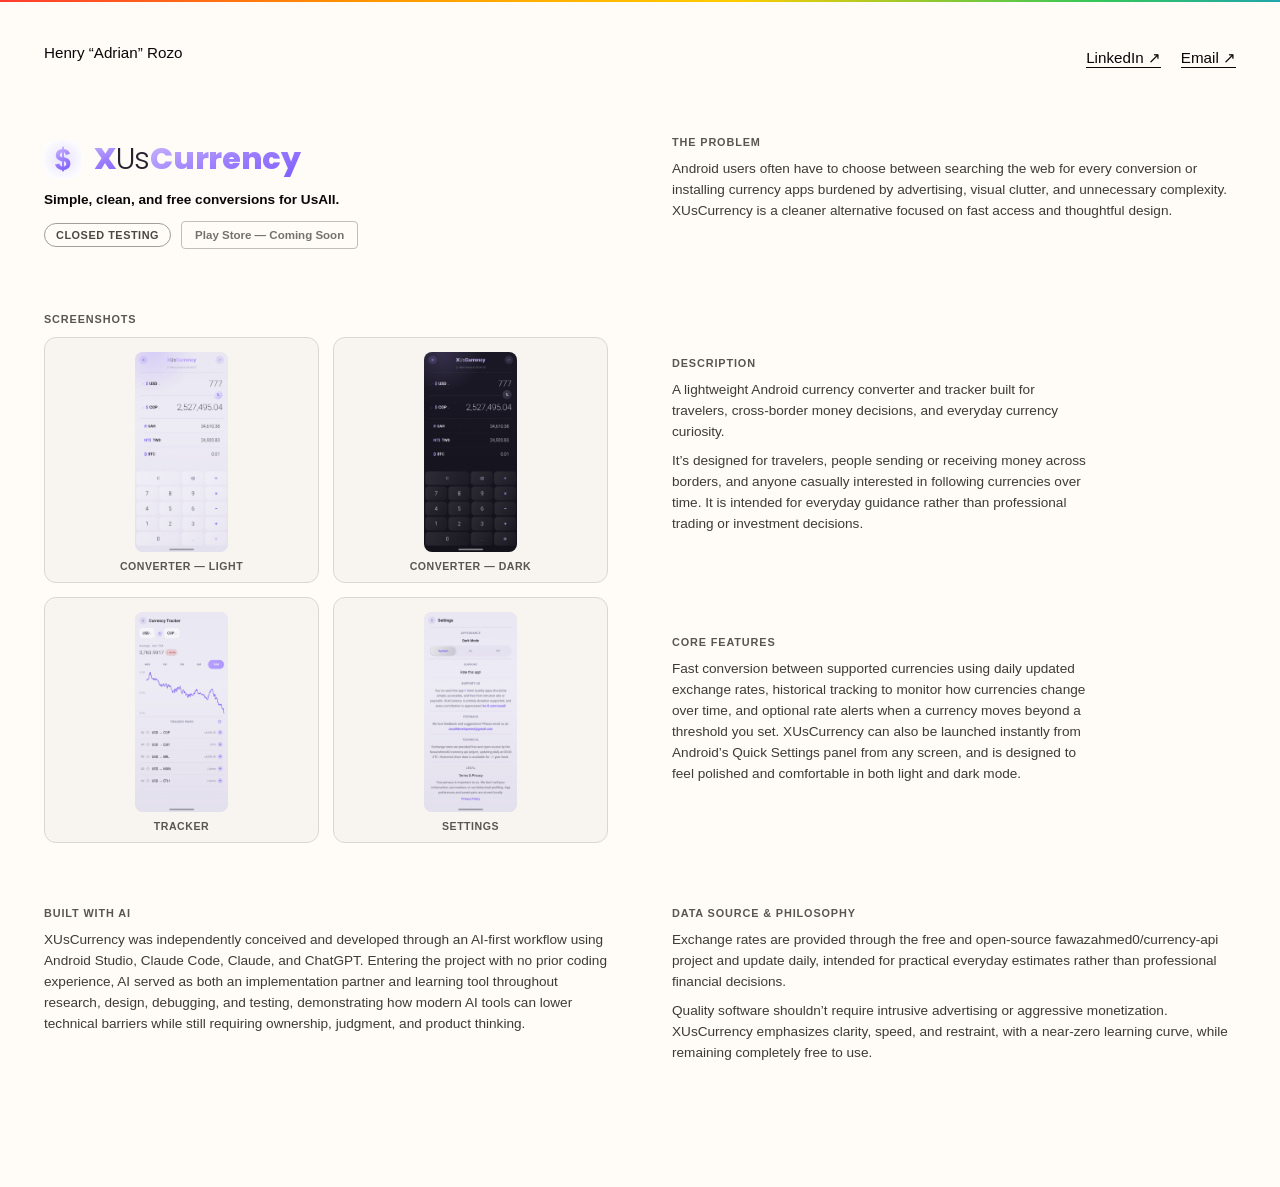
==== xuscurrency/index.html @ 5efa5051 "Add a favicon, which the site never had Every page was logging a 404 for /favicon.ico, because brows" ====
<!DOCTYPE html>
<html lang="en">
<head>
<meta charset="utf-8">
<meta name="viewport" content="width=device-width, initial-scale=1">
<title>XUsCurrency &mdash; Henry &ldquo;Adrian&rdquo; Rozo</title>
<meta name="description" content="Simple, clean, and free currency conversions for UsAll. A free Android currency converter and tracker built for travelers and everyday currency curiosity.">
<link rel="preconnect" href="https://fonts.googleapis.com">
<link rel="preconnect" href="https://fonts.gstatic.com" crossorigin>
<link href="https://fonts.googleapis.com/css2?family=Poppins:wght@600;800&display=swap" rel="stylesheet">
<link rel="icon" href="/favicon.svg" type="image/svg+xml">
<link rel="icon" href="/favicon-32.png" sizes="32x32" type="image/png">
<link rel="apple-touch-icon" href="/apple-touch-icon.png">
<link rel="stylesheet" href="/styles.css">
</head>
<body>

<div style="background: oklch(99% 0.007 75); min-height: 100vh; color: oklch(13% 0 0); position: relative; box-sizing: border-box; padding: clamp(20px, 3.5vw, 44px);">

  <div class="rainbow-bar"></div>

  <nav style="display: flex; justify-content: space-between; align-items: flex-start;">
    <a href="/" class="hover-55" style="font-weight: 500; font-size: 0.95rem; color: oklch(13% 0 0); white-space: nowrap;">Henry &ldquo;Adrian&rdquo; Rozo</a>
    <div style="display: flex; align-items: center; gap: 20px; padding-top: 0.3em;">
      <a href="https://www.linkedin.com/in/henryadrianrozo/" target="_blank" rel="noopener" class="hover-55" style="font-weight: 500; font-size: 0.95rem; color: oklch(13% 0 0); border-bottom: 1px solid oklch(13% 0 0); white-space: nowrap;">LinkedIn &#8599;</a>
      <a href="mailto:henryadrianrozo@gmail.com" class="hover-55" style="font-weight: 500; font-size: 0.95rem; color: oklch(13% 0 0); border-bottom: 1px solid oklch(13% 0 0); white-space: nowrap;">Email &#8599;</a>
    </div>
  </nav>

  <div style="margin-top: clamp(20px, 3vw, 36px); display: grid; grid-template-columns: 1fr 1fr;">

    <div style="grid-column: 1; grid-row: 1; padding: clamp(20px, 3vw, 32px) clamp(20px, 3vw, 32px) clamp(20px, 3vw, 32px) 0;">
      <div style="display: flex; align-items: center; gap: 12px;">
        <img src="/assets/xuscurrency-icon.png" alt="XUsCurrency icon" style="width: 38px; height: 38px; border-radius: 10px; flex-shrink: 0; object-fit: cover;">
        <h1 style="font-family: 'Poppins', 'Helvetica Neue', sans-serif; font-size: clamp(1.4rem, 2.6vw, 1.9rem); margin: 0; letter-spacing: -0.01em;"><span style="font-weight:800; background:linear-gradient(160deg,#C4AFFF 10%,#9B7DFF 55%,#7C5CFF 100%); -webkit-background-clip:text; background-clip:text; color:transparent;">X</span><span style="font-weight:300; color:#26232F;">Us</span><span style="font-weight:800; background:linear-gradient(160deg,#C4AFFF 10%,#9B7DFF 55%,#7C5CFF 100%); -webkit-background-clip:text; background-clip:text; color:transparent;">Currency</span></h1>
      </div>
      <p style="font-weight: 600; font-size: 0.85rem; margin: 10px 0 0;">Simple, clean, and free conversions for UsAll.</p>
      <div style="display: flex; align-items: center; gap: 10px; flex-wrap: wrap; margin-top: 14px;">
        <div style="display: inline-block; padding: 5px 11px; border: 1px solid oklch(70% 0.01 75); border-radius: 999px; font-size: 0.68rem; font-weight: 600; letter-spacing: 0.05em; text-transform: uppercase; color: oklch(40% 0.01 75);">Closed Testing</div>
        <span style="display: inline-block; padding: 7px 13px; border: 1px solid oklch(80% 0.01 75); color: oklch(55% 0.01 75); font-weight: 600; font-size: 0.72rem; border-radius: 4px;">Play Store &mdash; Coming Soon</span>
      </div>
    </div>

    <div style="grid-column: 2; grid-row: 1; padding: clamp(20px, 3vw, 32px) 0 clamp(20px, 3vw, 32px) clamp(20px, 3vw, 32px);">
      <div style="font-size: 0.68rem; font-weight: 600; letter-spacing: 0.08em; text-transform: uppercase; color: oklch(45% 0.01 75);">The Problem</div>
      <p style="font-size: 0.85rem; color: oklch(35% 0.01 75); line-height: 1.55; margin: 10px 0 0;">Android users often have to choose between searching the web for every conversion or installing currency apps burdened by advertising, visual clutter, and unnecessary complexity. XUsCurrency is a cleaner alternative focused on fast access and thoughtful design.</p>
    </div>

    <div style="grid-column: 1; grid-row: 2; padding: clamp(20px, 3vw, 32px) clamp(20px, 3vw, 32px) clamp(20px, 3vw, 32px) 0;">
      <div style="font-size: 0.68rem; font-weight: 600; letter-spacing: 0.08em; text-transform: uppercase; color: oklch(45% 0.01 75);">Screenshots</div>
      <div class="shots-grid" style="margin-top: 12px;">
        <button type="button" class="shot" data-full="/assets/screenshots/converter-light-full.jpg" aria-label="View full-resolution screenshot: Converter — Light">
          <img class="shot-img" src="/assets/screenshots/converter-light-thumb.jpg" alt="XUsCurrency converter screen in light mode" width="440" height="945" loading="lazy" decoding="async">
          <span class="shot-caption">Converter &mdash; Light</span>
        </button>
        <button type="button" class="shot" data-full="/assets/screenshots/converter-dark-full.jpg" aria-label="View full-resolution screenshot: Converter — Dark">
          <img class="shot-img" src="/assets/screenshots/converter-dark-thumb.jpg" alt="XUsCurrency converter screen in dark mode" width="440" height="945" loading="lazy" decoding="async">
          <span class="shot-caption">Converter &mdash; Dark</span>
        </button>
        <button type="button" class="shot" data-full="/assets/screenshots/tracker-full.jpg" aria-label="View full-resolution screenshot: Tracker">
          <img class="shot-img" src="/assets/screenshots/tracker-thumb.jpg" alt="XUsCurrency currency tracker screen" width="440" height="945" loading="lazy" decoding="async">
          <span class="shot-caption">Tracker</span>
        </button>
        <button type="button" class="shot" data-full="/assets/screenshots/settings-full.jpg" aria-label="View full-resolution screenshot: Settings">
          <img class="shot-img" src="/assets/screenshots/settings-thumb.jpg" alt="XUsCurrency settings screen" width="440" height="945" loading="lazy" decoding="async">
          <span class="shot-caption">Settings</span>
        </button>
      </div>
    </div>

    <div style="grid-column: 2; grid-row: 2; padding: clamp(20px, 3vw, 32px) 0 clamp(20px, 3vw, 32px) clamp(20px, 3vw, 32px); height: 100%; box-sizing: border-box; display: grid; grid-template-rows: 1fr 1fr;">
      <div style="display: flex; flex-direction: column; align-items: flex-start; justify-content: center; text-align: left; max-width: 420px;">
        <div style="font-size: 0.68rem; font-weight: 600; letter-spacing: 0.08em; text-transform: uppercase; color: oklch(45% 0.01 75);">Description</div>
        <p style="font-size: 0.85rem; color: oklch(35% 0.01 75); line-height: 1.55; margin: 10px 0 0;">A lightweight Android currency converter and tracker built for travelers, cross-border money decisions, and everyday currency curiosity.</p>
        <p style="font-size: 0.85rem; color: oklch(35% 0.01 75); line-height: 1.55; margin: 8px 0 0;">It&rsquo;s designed for travelers, people sending or receiving money across borders, and anyone casually interested in following currencies over time. It is intended for everyday guidance rather than professional trading or investment decisions.</p>
      </div>
      <div style="display: flex; flex-direction: column; align-items: flex-start; justify-content: center; text-align: left; max-width: 420px;">
        <div style="font-size: 0.68rem; font-weight: 600; letter-spacing: 0.08em; text-transform: uppercase; color: oklch(45% 0.01 75);">Core Features</div>
        <p style="font-size: 0.85rem; color: oklch(35% 0.01 75); line-height: 1.55; margin: 10px 0 0;">Fast conversion between supported currencies using daily updated exchange rates, historical tracking to monitor how currencies change over time, and optional rate alerts when a currency moves beyond a threshold you set. XUsCurrency can also be launched instantly from Android&rsquo;s Quick Settings panel from any screen, and is designed to feel polished and comfortable in both light and dark mode.</p>
      </div>
    </div>

    <div style="grid-column: 1; grid-row: 3; padding: clamp(20px, 3vw, 32px) clamp(20px, 3vw, 32px) clamp(20px, 3vw, 32px) 0;">
      <div style="font-size: 0.68rem; font-weight: 600; letter-spacing: 0.08em; text-transform: uppercase; color: oklch(45% 0.01 75);">Built with AI</div>
      <p style="font-size: 0.85rem; color: oklch(35% 0.01 75); line-height: 1.55; margin: 10px 0 0;">XUsCurrency was independently conceived and developed through an AI-first workflow using Android Studio, Claude Code, Claude, and ChatGPT. Entering the project with no prior coding experience, AI served as both an implementation partner and learning tool throughout research, design, debugging, and testing, demonstrating how modern AI tools can lower technical barriers while still requiring ownership, judgment, and product thinking.</p>
    </div>

    <div style="grid-column: 2; grid-row: 3; padding: clamp(20px, 3vw, 32px) 0 clamp(20px, 3vw, 32px) clamp(20px, 3vw, 32px);">
      <div style="font-size: 0.68rem; font-weight: 600; letter-spacing: 0.08em; text-transform: uppercase; color: oklch(45% 0.01 75);">Data Source &amp; Philosophy</div>
      <p style="font-size: 0.85rem; color: oklch(35% 0.01 75); line-height: 1.55; margin: 10px 0 0;">Exchange rates are provided through the free and open-source fawazahmed0/currency-api project and update daily, intended for practical everyday estimates rather than professional financial decisions.</p>
      <p style="font-size: 0.85rem; color: oklch(35% 0.01 75); line-height: 1.55; margin: 8px 0 0;">Quality software shouldn&rsquo;t require intrusive advertising or aggressive monetization. XUsCurrency emphasizes clarity, speed, and restraint, with a near-zero learning curve, while remaining completely free to use.</p>
    </div>

  </div>

  <div style="padding-bottom: clamp(28px, 4vw, 48px);"></div>

</div>

<div id="lightbox" class="lightbox" hidden>
  <button type="button" id="lightbox-close" class="lightbox-close" aria-label="Close">&times;</button>
  <img id="lightbox-img" alt="">
</div>

<script src="/lightbox.js"></script>

</body>
</html>
---- styles.css ----
@keyframes rainbowShift {
  0% { background-position: 0% 0%; }
  100% { background-position: -200% 0%; }
}

html, body {
  margin: 0;
  font-family: 'Helvetica Neue', Helvetica, Arial, sans-serif;
  -webkit-font-smoothing: antialiased;
}

a { text-decoration: none; color: inherit; }

.rainbow-bar {
  position: fixed;
  top: 0;
  left: 0;
  width: 100%;
  height: 2px;
  z-index: 9999;
  background: linear-gradient(90deg, #ff3b30, #ff9500, #ffcc00, #34c759, #0a84ff, #5e5ce6, #af52de, #ff3b30);
  background-size: 200% 100%;
  animation: rainbowShift 7s linear infinite;
}

.hover-55:hover { opacity: 0.55; }
.hover-60:hover { opacity: 0.6; }
.hover-85:hover { opacity: 0.85; }

.shots-grid {
  display: grid;
  grid-template-columns: 1fr 1fr;
  gap: 14px;
}

.shot {
  display: flex;
  flex-direction: column;
  align-items: center;
  width: 100%;
  box-sizing: border-box;
  padding: 14px 10px 10px;
  margin: 0;
  border: 1px solid oklch(88% 0.01 75);
  border-radius: 12px;
  background: oklch(97% 0.008 75);
  cursor: pointer;
  font: inherit;
  text-align: left;
  transition: transform 0.18s ease, box-shadow 0.18s ease, border-color 0.18s ease;
}

.shot:hover, .shot:focus-visible {
  transform: translateY(-3px);
  box-shadow: 0 10px 24px oklch(13% 0 0 / 0.12);
  border-color: oklch(80% 0.01 75);
}

.shot:focus-visible {
  outline: 2px solid oklch(13% 0 0);
  outline-offset: 2px;
}

.shot-img {
  display: block;
  width: auto;
  height: auto;
  max-width: 100%;
  max-height: 200px;
  object-fit: contain;
  border-radius: 8px;
  background: oklch(94% 0.008 75);
}

.shot-caption {
  display: block;
  font-size: 0.66rem;
  font-weight: 600;
  letter-spacing: 0.05em;
  text-transform: uppercase;
  color: oklch(45% 0.01 75);
  text-align: center;
  padding: 8px 6px 0;
}

.lightbox {
  position: fixed;
  inset: 0;
  z-index: 10000;
  display: flex;
  align-items: center;
  justify-content: center;
  padding: clamp(16px, 5vw, 48px);
  box-sizing: border-box;
  background: oklch(13% 0 0 / 0.82);
}

.lightbox[hidden] { display: none; }

.lightbox img {
  display: block;
  max-width: 92vw;
  max-height: 88vh;
  border-radius: 12px;
  box-shadow: 0 20px 60px oklch(0% 0 0 / 0.45);
}

.lightbox-close {
  position: fixed;
  top: clamp(12px, 3vw, 22px);
  right: clamp(12px, 3vw, 22px);
  width: 40px;
  height: 40px;
  border: none;
  border-radius: 50%;
  background: oklch(98% 0.014 75);
  color: oklch(13% 0 0);
  font-size: 1.4rem;
  line-height: 1;
  cursor: pointer;
  display: flex;
  align-items: center;
  justify-content: center;
}

.lightbox-close:hover { opacity: 0.85; }

/* ---------- homepage project list ---------- */
/* Six projects in the space one used to take, so the page can still be a
   single screen with no scrolling. Each row is name, one line, and links. */

.project-list {
  display: flex;
  flex-direction: column;
}

.project-row {
  display: flex;
  align-items: baseline;
  justify-content: space-between;
  gap: 20px;
  padding: clamp(8px, 1.1vh, 13px) 0;
  border-bottom: 1px solid oklch(93% 0.01 75);
}

.project-row:last-child {
  border-bottom: 0;
}

.project-main {
  min-width: 0;
}

.project-name {
  font-weight: 700;
  font-size: clamp(1rem, 1.45vw, 1.28rem);
  letter-spacing: -0.01em;
  margin: 0;
  line-height: 1.2;
  white-space: nowrap;
}

.project-desc {
  font-weight: 400;
  font-size: clamp(0.74rem, 0.92vw, 0.84rem);
  color: oklch(45% 0.01 75);
  margin: 3px 0 0;
  line-height: 1.4;
}

.project-links {
  display: flex;
  align-items: center;
  gap: 14px;
  flex-shrink: 0;
  white-space: nowrap;
}

.project-view {
  font-weight: 600;
  font-size: clamp(0.72rem, 0.88vw, 0.8rem);
  color: oklch(13% 0 0);
  border-bottom: 1px solid oklch(13% 0 0);
  padding-bottom: 1px;
  transition: opacity 0.18s ease;
}

.project-view:hover {
  opacity: 0.55;
}

.project-live {
  font-weight: 500;
  font-size: clamp(0.72rem, 0.88vw, 0.8rem);
  color: oklch(45% 0.01 75);
}

/* Not a link: there is nowhere to send anyone yet. */
.project-status {
  font-weight: 500;
  font-size: clamp(0.7rem, 0.85vw, 0.78rem);
  color: oklch(58% 0.01 75);
}

/* The single-screen layout is a desktop idea. On a phone, or any short
   window, locking to 100vh with overflow hidden just clips content, so the
   page becomes an ordinary scrolling page instead.

   The desktop layout is a two-column grid with explicit row placement. Forcing
   it to one column is not enough: the explicit rows would drop both columns
   into the same cell on top of each other. So on small screens it stops being
   a grid entirely and becomes a flex column, with order restoring the reading
   sequence the DOM does not have. */
@media (max-width: 900px), (max-height: 620px) {
  html,
  body {
    height: auto !important;
    overflow: auto !important;
  }

  .app-shell {
    height: auto !important;
    width: auto !important;
    min-height: 100vh;
    overflow: visible !important;
  }

  .site-nav {
    flex-wrap: wrap;
    gap: 16px;
  }

  .home-grid {
    display: flex !important;
    flex-direction: column;
    gap: 0 !important;
  }

  .home-grid > * {
    width: auto !important;
    text-align: left !important;
    justify-self: start !important;
    margin-top: 0 !important;
  }

  .home-grid > *:nth-child(1) { order: 1; }
  .home-grid > *:nth-child(3) { order: 2; margin: 12px 0 20px !important; }
  .home-grid > *:nth-child(5) { order: 3; }
  .home-grid > *:nth-child(2) { order: 4; margin-top: 40px !important; }
  .home-grid > *:nth-child(4) { order: 5; margin: 12px 0 20px !important; }
  .home-grid > *:nth-child(6) { order: 6; }

  .home-grid .col-rule {
    width: 100% !important;
  }

  .project-row {
    flex-wrap: wrap;
    gap: 6px 20px;
  }

  .experience-list > div {
    text-align: left !important;
  }
}

/* XUsAll has no single accent color. Its identity is the spectrum itself, the
   same six stops used on the 1px bar across every XUsAll property, so the
   wordmark takes the gradient rather than an invented flat color. */
.spectrum-text {
  background: linear-gradient(100deg, #FF4D6D, #FF9F43, #FFD93D, #4ADE80, #38BDF8, #A78BFA);
  -webkit-background-clip: text;
  background-clip: text;
  color: transparent;
}
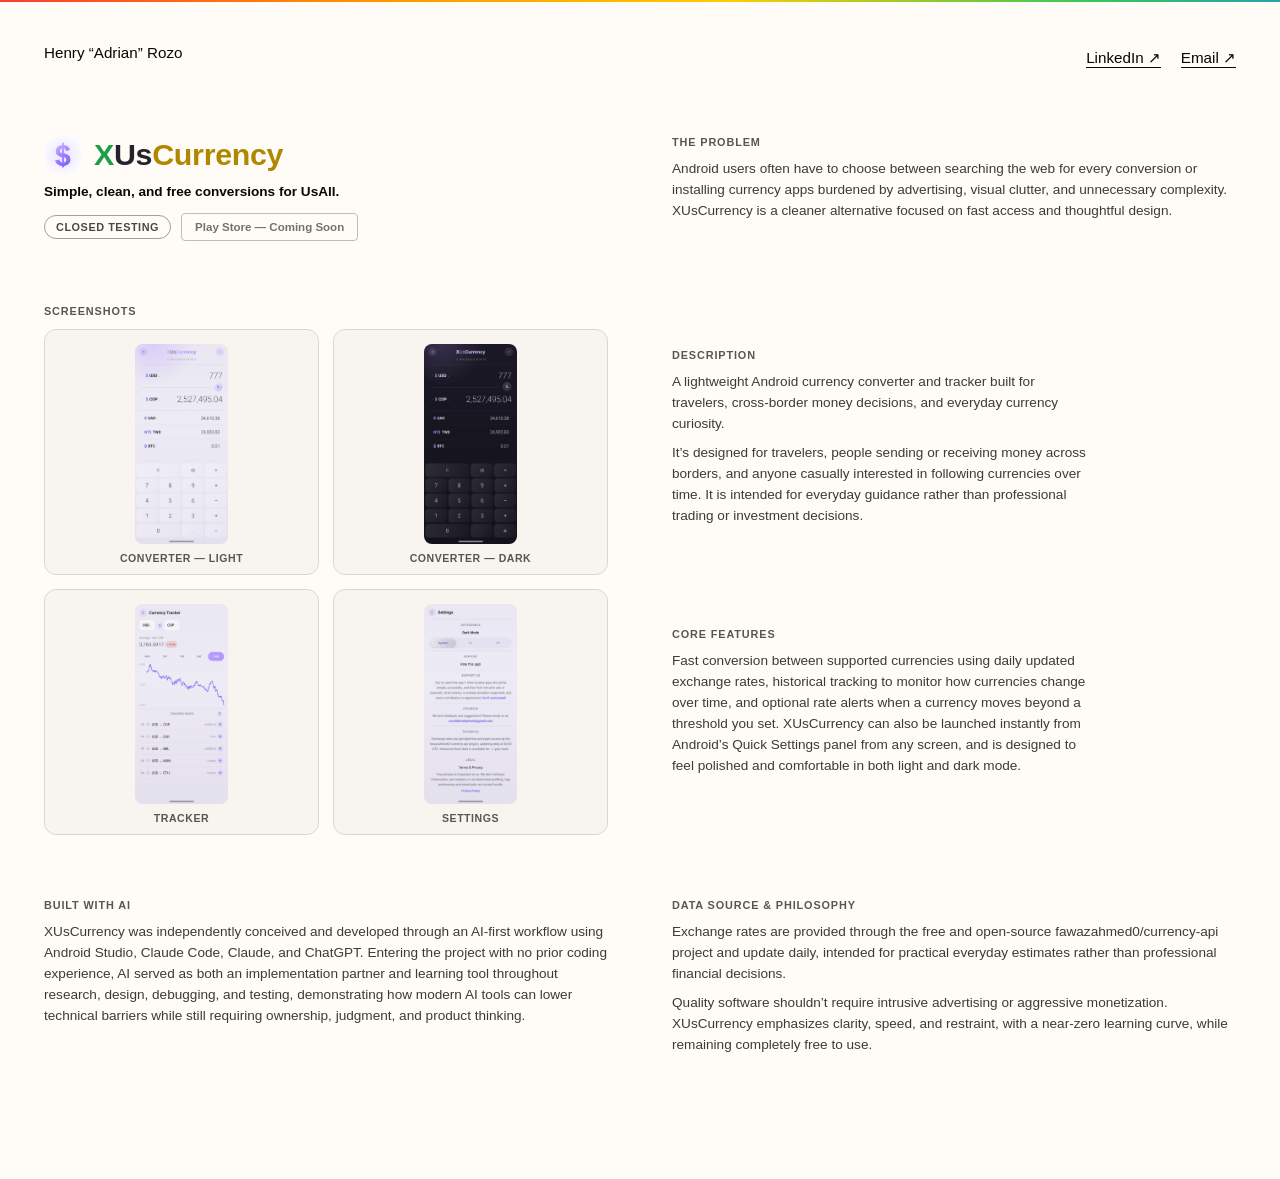
==== commit 98c584ef: "Match the case studies to the homepage, and a general pass Consistency, which was the point: the cas" ====
--- a/xuscurrency/index.html
+++ b/xuscurrency/index.html
@@ -5,9 +5,19 @@
 <meta name="viewport" content="width=device-width, initial-scale=1">
 <title>XUsCurrency &mdash; Henry &ldquo;Adrian&rdquo; Rozo</title>
 <meta name="description" content="Simple, clean, and free currency conversions for UsAll. A free Android currency converter and tracker built for travelers and everyday currency curiosity.">
-<link rel="preconnect" href="https://fonts.googleapis.com">
-<link rel="preconnect" href="https://fonts.gstatic.com" crossorigin>
-<link href="https://fonts.googleapis.com/css2?family=Poppins:wght@600;800&display=swap" rel="stylesheet">
+<link rel="canonical" href="https://www.adrianrozo.com/xuscurrency">
+<meta name="theme-color" content="#FDFBF7">
+<meta property="og:type" content="website">
+<meta property="og:url" content="https://www.adrianrozo.com/xuscurrency">
+<meta property="og:title" content="XUsCurrency — Henry “Adrian” Rozo">
+<meta property="og:description" content="Simple, clean, and free currency conversions for UsAll. A free Android currency converter and tracker built for travelers and everyday currency curiosity.">
+<meta property="og:image" content="https://www.adrianrozo.com/og.png">
+<meta property="og:image:width" content="1200">
+<meta property="og:image:height" content="630">
+<meta name="twitter:card" content="summary_large_image">
+<meta name="twitter:title" content="XUsCurrency — Henry “Adrian” Rozo">
+<meta name="twitter:description" content="Simple, clean, and free currency conversions for UsAll. A free Android currency converter and tracker built for travelers and everyday currency curiosity.">
+<meta name="twitter:image" content="https://www.adrianrozo.com/og.png">
 <link rel="icon" href="/favicon.svg" type="image/svg+xml">
 <link rel="icon" href="/favicon-32.png" sizes="32x32" type="image/png">
 <link rel="apple-touch-icon" href="/apple-touch-icon.png">
@@ -32,7 +42,7 @@
     <div style="grid-column: 1; grid-row: 1; padding: clamp(20px, 3vw, 32px) clamp(20px, 3vw, 32px) clamp(20px, 3vw, 32px) 0;">
       <div style="display: flex; align-items: center; gap: 12px;">
         <img src="/assets/xuscurrency-icon.png" alt="XUsCurrency icon" style="width: 38px; height: 38px; border-radius: 10px; flex-shrink: 0; object-fit: cover;">
-        <h1 style="font-family: 'Poppins', 'Helvetica Neue', sans-serif; font-size: clamp(1.4rem, 2.6vw, 1.9rem); margin: 0; letter-spacing: -0.01em;"><span style="font-weight:800; background:linear-gradient(160deg,#C4AFFF 10%,#9B7DFF 55%,#7C5CFF 100%); -webkit-background-clip:text; background-clip:text; color:transparent;">X</span><span style="font-weight:300; color:#26232F;">Us</span><span style="font-weight:800; background:linear-gradient(160deg,#C4AFFF 10%,#9B7DFF 55%,#7C5CFF 100%); -webkit-background-clip:text; background-clip:text; color:transparent;">Currency</span></h1>
+        <h1 style="font-size: clamp(1.4rem, 2.6vw, 1.9rem); margin: 0; letter-spacing: -0.01em; font-weight: 700;"><span style="color: #1E9E4A;">X</span><span style="color: #26232F;">Us</span><span style="color: #B08800;">Currency</span></h1>
       </div>
       <p style="font-weight: 600; font-size: 0.85rem; margin: 10px 0 0;">Simple, clean, and free conversions for UsAll.</p>
       <div style="display: flex; align-items: center; gap: 10px; flex-wrap: wrap; margin-top: 14px;">
@@ -42,12 +52,12 @@
     </div>
 
     <div style="grid-column: 2; grid-row: 1; padding: clamp(20px, 3vw, 32px) 0 clamp(20px, 3vw, 32px) clamp(20px, 3vw, 32px);">
-      <div style="font-size: 0.68rem; font-weight: 600; letter-spacing: 0.08em; text-transform: uppercase; color: oklch(45% 0.01 75);">The Problem</div>
+      <h2 class="case-label">The Problem</h2>
       <p style="font-size: 0.85rem; color: oklch(35% 0.01 75); line-height: 1.55; margin: 10px 0 0;">Android users often have to choose between searching the web for every conversion or installing currency apps burdened by advertising, visual clutter, and unnecessary complexity. XUsCurrency is a cleaner alternative focused on fast access and thoughtful design.</p>
     </div>
 
     <div style="grid-column: 1; grid-row: 2; padding: clamp(20px, 3vw, 32px) clamp(20px, 3vw, 32px) clamp(20px, 3vw, 32px) 0;">
-      <div style="font-size: 0.68rem; font-weight: 600; letter-spacing: 0.08em; text-transform: uppercase; color: oklch(45% 0.01 75);">Screenshots</div>
+      <h2 class="case-label">Screenshots</h2>
       <div class="shots-grid" style="margin-top: 12px;">
         <button type="button" class="shot" data-full="/assets/screenshots/converter-light-full.jpg" aria-label="View full-resolution screenshot: Converter — Light">
           <img class="shot-img" src="/assets/screenshots/converter-light-thumb.jpg" alt="XUsCurrency converter screen in light mode" width="440" height="945" loading="lazy" decoding="async">
@@ -70,23 +80,23 @@
 
     <div style="grid-column: 2; grid-row: 2; padding: clamp(20px, 3vw, 32px) 0 clamp(20px, 3vw, 32px) clamp(20px, 3vw, 32px); height: 100%; box-sizing: border-box; display: grid; grid-template-rows: 1fr 1fr;">
       <div style="display: flex; flex-direction: column; align-items: flex-start; justify-content: center; text-align: left; max-width: 420px;">
-        <div style="font-size: 0.68rem; font-weight: 600; letter-spacing: 0.08em; text-transform: uppercase; color: oklch(45% 0.01 75);">Description</div>
+        <h2 class="case-label">Description</h2>
         <p style="font-size: 0.85rem; color: oklch(35% 0.01 75); line-height: 1.55; margin: 10px 0 0;">A lightweight Android currency converter and tracker built for travelers, cross-border money decisions, and everyday currency curiosity.</p>
         <p style="font-size: 0.85rem; color: oklch(35% 0.01 75); line-height: 1.55; margin: 8px 0 0;">It&rsquo;s designed for travelers, people sending or receiving money across borders, and anyone casually interested in following currencies over time. It is intended for everyday guidance rather than professional trading or investment decisions.</p>
       </div>
       <div style="display: flex; flex-direction: column; align-items: flex-start; justify-content: center; text-align: left; max-width: 420px;">
-        <div style="font-size: 0.68rem; font-weight: 600; letter-spacing: 0.08em; text-transform: uppercase; color: oklch(45% 0.01 75);">Core Features</div>
+        <h2 class="case-label">Core Features</h2>
         <p style="font-size: 0.85rem; color: oklch(35% 0.01 75); line-height: 1.55; margin: 10px 0 0;">Fast conversion between supported currencies using daily updated exchange rates, historical tracking to monitor how currencies change over time, and optional rate alerts when a currency moves beyond a threshold you set. XUsCurrency can also be launched instantly from Android&rsquo;s Quick Settings panel from any screen, and is designed to feel polished and comfortable in both light and dark mode.</p>
       </div>
     </div>
 
     <div style="grid-column: 1; grid-row: 3; padding: clamp(20px, 3vw, 32px) clamp(20px, 3vw, 32px) clamp(20px, 3vw, 32px) 0;">
-      <div style="font-size: 0.68rem; font-weight: 600; letter-spacing: 0.08em; text-transform: uppercase; color: oklch(45% 0.01 75);">Built with AI</div>
+      <h2 class="case-label">Built with AI</h2>
       <p style="font-size: 0.85rem; color: oklch(35% 0.01 75); line-height: 1.55; margin: 10px 0 0;">XUsCurrency was independently conceived and developed through an AI-first workflow using Android Studio, Claude Code, Claude, and ChatGPT. Entering the project with no prior coding experience, AI served as both an implementation partner and learning tool throughout research, design, debugging, and testing, demonstrating how modern AI tools can lower technical barriers while still requiring ownership, judgment, and product thinking.</p>
     </div>
 
     <div style="grid-column: 2; grid-row: 3; padding: clamp(20px, 3vw, 32px) 0 clamp(20px, 3vw, 32px) clamp(20px, 3vw, 32px);">
-      <div style="font-size: 0.68rem; font-weight: 600; letter-spacing: 0.08em; text-transform: uppercase; color: oklch(45% 0.01 75);">Data Source &amp; Philosophy</div>
+      <h2 class="case-label">Data Source &amp; Philosophy</h2>
       <p style="font-size: 0.85rem; color: oklch(35% 0.01 75); line-height: 1.55; margin: 10px 0 0;">Exchange rates are provided through the free and open-source fawazahmed0/currency-api project and update daily, intended for practical everyday estimates rather than professional financial decisions.</p>
       <p style="font-size: 0.85rem; color: oklch(35% 0.01 75); line-height: 1.55; margin: 8px 0 0;">Quality software shouldn&rsquo;t require intrusive advertising or aggressive monetization. XUsCurrency emphasizes clarity, speed, and restraint, with a near-zero learning curve, while remaining completely free to use.</p>
     </div>
--- a/styles.css
+++ b/styles.css
@@ -151,9 +151,13 @@
   min-width: 0;
 }
 
+/* The 1.18rem floor is deliberate. These names carry brand colors, and at
+   bold weight 18.66px is where text counts as large for contrast purposes.
+   Dropping below it would push the brighter marks under the readable line on
+   narrow screens. */
 .project-name {
   font-weight: 700;
-  font-size: clamp(1rem, 1.45vw, 1.28rem);
+  font-size: clamp(1.18rem, 1.45vw, 1.28rem);
   letter-spacing: -0.01em;
   margin: 0;
   line-height: 1.2;
@@ -273,3 +277,128 @@
   background-clip: text;
   color: transparent;
 }
+
+/* ---------- music easter egg ---------- */
+
+.music-toggle {
+  display: flex;
+  align-items: center;
+  justify-content: center;
+  width: 26px;
+  height: 26px;
+  padding: 0;
+  border: 1px solid oklch(80% 0.01 75);
+  border-radius: 999px;
+  background: none;
+  color: oklch(35% 0.01 75);
+  cursor: pointer;
+  transition: border-color 0.18s ease, color 0.18s ease;
+}
+
+.music-toggle svg {
+  /* the triangle reads centered only once it is nudged off true center */
+  margin-left: 2px;
+}
+
+.music-toggle:hover,
+.music-toggle[aria-expanded='true'] {
+  border-color: oklch(35% 0.01 75);
+  color: oklch(13% 0 0);
+}
+
+.music-toggle:focus-visible {
+  outline: 2px solid oklch(13% 0 0);
+  outline-offset: 3px;
+}
+
+/* Absolutely positioned so opening it cannot push the single-screen layout
+   around. Anchored to the nav, which is position: relative for this reason. */
+.music-panel {
+  position: absolute;
+  top: calc(100% + 12px);
+  right: 0;
+  z-index: 60;
+  width: min(340px, calc(100vw - 40px));
+  padding: 12px 12px 4px;
+  background: oklch(99% 0.007 75);
+  border: 1px solid oklch(88% 0.01 75);
+  border-radius: 12px;
+  box-shadow: 0 12px 32px oklch(13% 0 0 / 0.1);
+}
+
+.music-panel[hidden] {
+  display: none;
+}
+
+.music-panel iframe {
+  display: block;
+  border: 0;
+  border-radius: 10px;
+}
+
+/* Sits over the Spotify iframe, which is dark, so it needs its own light
+   ground. Without one the X disappears into the player artwork. */
+.music-close {
+  position: absolute;
+  top: 4px;
+  right: 4px;
+  z-index: 1;
+  display: flex;
+  align-items: center;
+  justify-content: center;
+  width: 22px;
+  height: 22px;
+  border: 1px solid oklch(88% 0.01 75);
+  border-radius: 999px;
+  background: oklch(99% 0.007 75);
+  padding: 0;
+  font-size: 0.95rem;
+  line-height: 1;
+  color: oklch(35% 0.01 75);
+  cursor: pointer;
+}
+
+.music-close:hover {
+  color: oklch(13% 0 0);
+  border-color: oklch(60% 0.01 75);
+}
+
+.music-close:focus-visible {
+  outline: 2px solid oklch(13% 0 0);
+  outline-offset: 2px;
+}
+
+/* Room for the close button so it never sits on top of the artwork. */
+.music-panel {
+  padding-top: 30px;
+}
+
+.music-note {
+  margin: 10px 2px 8px;
+  font-size: 0.68rem;
+  line-height: 1.5;
+  color: oklch(45% 0.01 75);
+}
+
+.music-note a {
+  color: oklch(25% 0.01 75);
+  border-bottom: 1px solid oklch(80% 0.01 75);
+}
+
+.music-note a:hover {
+  border-bottom-color: oklch(35% 0.01 75);
+}
+
+/* ---------- case study section labels ---------- */
+/* These are real <h2> elements. They used to be styled divs, which meant each
+   case study page was an h1 with no structure under it: screen readers could
+   not jump between sections and search engines saw no outline. */
+
+.case-label {
+  margin: 0;
+  font-size: 0.68rem;
+  font-weight: 600;
+  letter-spacing: 0.08em;
+  text-transform: uppercase;
+  color: oklch(45% 0.01 75);
+}
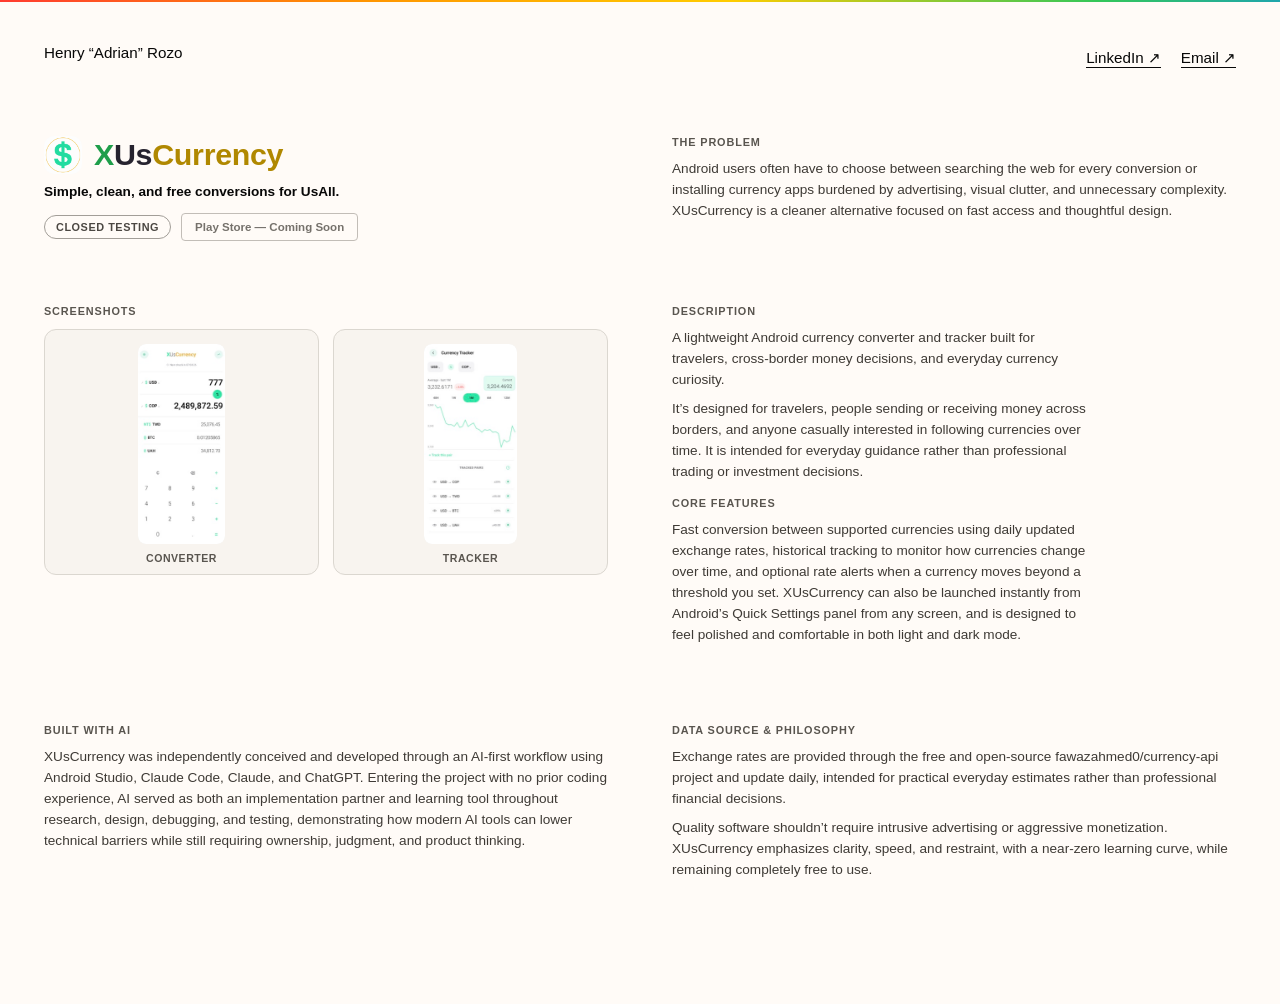
==== commit d5cf42ac: "Update the XUsCurrency case study to the rebranded app The app went green and gold, which is why the" ====
--- a/xuscurrency/index.html
+++ b/xuscurrency/index.html
@@ -59,21 +59,13 @@
     <div style="grid-column: 1; grid-row: 2; padding: clamp(20px, 3vw, 32px) clamp(20px, 3vw, 32px) clamp(20px, 3vw, 32px) 0;">
       <h2 class="case-label">Screenshots</h2>
       <div class="shots-grid" style="margin-top: 12px;">
-        <button type="button" class="shot" data-full="/assets/screenshots/converter-light-full.jpg" aria-label="View full-resolution screenshot: Converter — Light">
-          <img class="shot-img" src="/assets/screenshots/converter-light-thumb.jpg" alt="XUsCurrency converter screen in light mode" width="440" height="945" loading="lazy" decoding="async">
-          <span class="shot-caption">Converter &mdash; Light</span>
+        <button type="button" class="shot" data-full="/assets/screenshots/converter-full.jpg" aria-label="View full-resolution screenshot: Converter">
+          <img class="shot-img" src="/assets/screenshots/converter-thumb.jpg" alt="XUsCurrency converter screen, converting US dollars to Colombian pesos with a keypad and tracked currencies below" width="209" height="480" loading="lazy" decoding="async">
+          <span class="shot-caption">Converter</span>
         </button>
-        <button type="button" class="shot" data-full="/assets/screenshots/converter-dark-full.jpg" aria-label="View full-resolution screenshot: Converter — Dark">
-          <img class="shot-img" src="/assets/screenshots/converter-dark-thumb.jpg" alt="XUsCurrency converter screen in dark mode" width="440" height="945" loading="lazy" decoding="async">
-          <span class="shot-caption">Converter &mdash; Dark</span>
-        </button>
-        <button type="button" class="shot" data-full="/assets/screenshots/tracker-full.jpg" aria-label="View full-resolution screenshot: Tracker">
-          <img class="shot-img" src="/assets/screenshots/tracker-thumb.jpg" alt="XUsCurrency currency tracker screen" width="440" height="945" loading="lazy" decoding="async">
+        <button type="button" class="shot" data-full="/assets/screenshots/tracker-full.jpg" aria-label="View full-resolution screenshot: Currency Tracker">
+          <img class="shot-img" src="/assets/screenshots/tracker-thumb.jpg" alt="XUsCurrency tracker screen, a one month rate chart for US dollars to Colombian pesos above a list of tracked pairs with alert thresholds" width="222" height="480" loading="lazy" decoding="async">
           <span class="shot-caption">Tracker</span>
-        </button>
-        <button type="button" class="shot" data-full="/assets/screenshots/settings-full.jpg" aria-label="View full-resolution screenshot: Settings">
-          <img class="shot-img" src="/assets/screenshots/settings-thumb.jpg" alt="XUsCurrency settings screen" width="440" height="945" loading="lazy" decoding="async">
-          <span class="shot-caption">Settings</span>
         </button>
       </div>
     </div>
--- a/styles.css
+++ b/styles.css
@@ -313,11 +313,28 @@
 
 /* Absolutely positioned so opening it cannot push the single-screen layout
    around. Anchored to the nav, which is position: relative for this reason. */
+/* Wraps the button and its panel so the panel anchors to the button rather
+   than to the whole nav. Also puts the panel next to the button in the DOM, so
+   tab order runs button, panel, links. */
+.music-wrap {
+  position: relative;
+  display: flex;
+  align-items: center;
+}
+
+/* right: 0 aligns the panel's right edge with the button's and lets it extend
+   leftward, which keeps a 340px panel on screen while the button sits near the
+   right of a single-row nav. Below the wrap point the anchor flips; see the
+   media query at the end of this file. */
 .music-panel {
   position: absolute;
   top: calc(100% + 12px);
   right: 0;
   z-index: 60;
+  /* border-box, or the 12px padding and 1px border push the real width to
+     366px and the panel hangs off the edge on narrow screens. This sheet has
+     no global box-sizing reset, so it has to be set here. */
+  box-sizing: border-box;
   width: min(340px, calc(100vw - 40px));
   padding: 12px 12px 4px;
   background: oklch(99% 0.007 75);
@@ -402,3 +419,13 @@
   text-transform: uppercase;
   color: oklch(45% 0.01 75);
 }
+
+/* The nav is one row down to 560px and wraps at 550px, measured rather than
+   assumed. Once the links move to their own row they sit at the left, so a
+   right-anchored panel would hang off the left edge of the screen. */
+@media (max-width: 555px) {
+  .music-panel {
+    right: auto;
+    left: 0;
+  }
+}
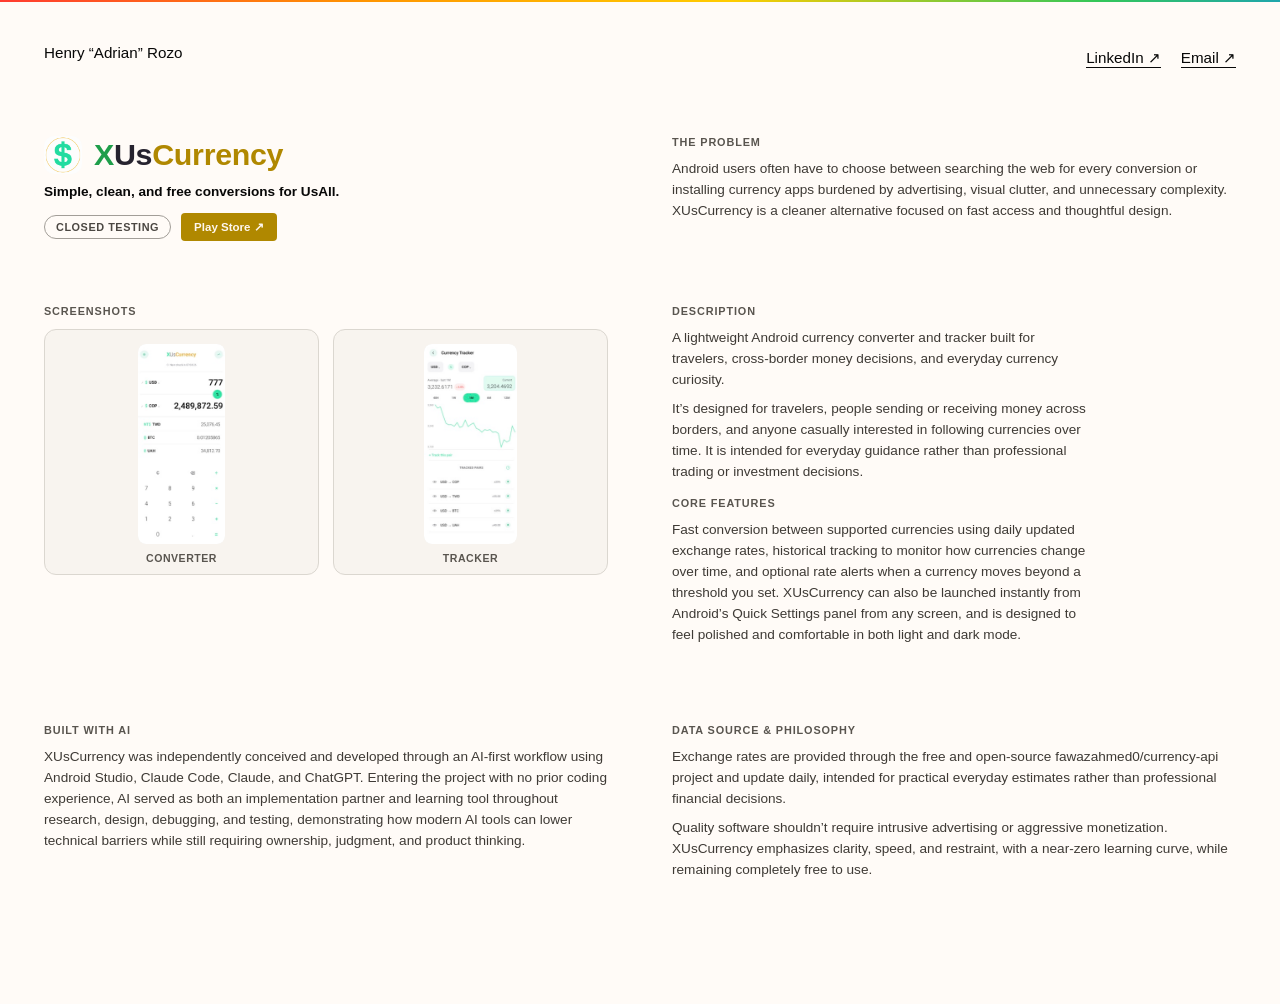
==== commit 41b1934f: "Wire up the real Play Store link for XUsCurrency Both placeholders become real links to play.google." ====
--- a/xuscurrency/index.html
+++ b/xuscurrency/index.html
@@ -47,7 +47,7 @@
       <p style="font-weight: 600; font-size: 0.85rem; margin: 10px 0 0;">Simple, clean, and free conversions for UsAll.</p>
       <div style="display: flex; align-items: center; gap: 10px; flex-wrap: wrap; margin-top: 14px;">
         <div style="display: inline-block; padding: 5px 11px; border: 1px solid oklch(70% 0.01 75); border-radius: 999px; font-size: 0.68rem; font-weight: 600; letter-spacing: 0.05em; text-transform: uppercase; color: oklch(40% 0.01 75);">Closed Testing</div>
-        <span style="display: inline-block; padding: 7px 13px; border: 1px solid oklch(80% 0.01 75); color: oklch(55% 0.01 75); font-weight: 600; font-size: 0.72rem; border-radius: 4px;">Play Store &mdash; Coming Soon</span>
+        <a href="https://play.google.com/store/apps/details?id=com.xusall.currency" target="_blank" rel="noopener" class="hover-85" style="display: inline-block; padding: 7px 13px; background: #B08800; color: oklch(98% 0.014 75); font-weight: 600; font-size: 0.72rem; border-radius: 4px;">Play Store &#8599;</a>
       </div>
     </div>
 
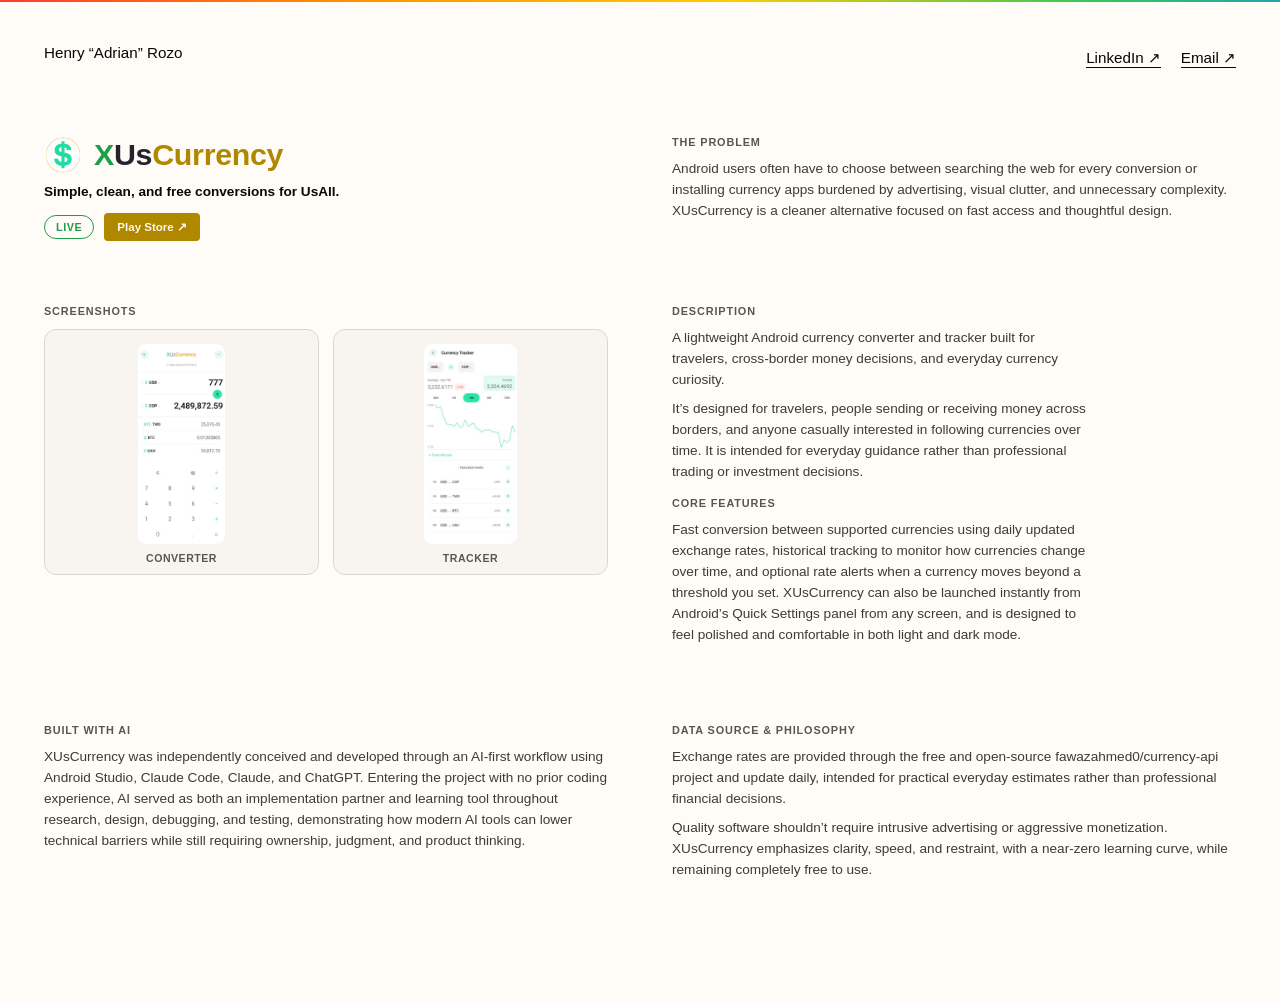
==== commit 995eef0f: "Flip XUsCurrency's status pill to Live, revert favicon to the old A mark Closed Testing -> Live now " ====
--- a/xuscurrency/index.html
+++ b/xuscurrency/index.html
@@ -46,7 +46,7 @@
       </div>
       <p style="font-weight: 600; font-size: 0.85rem; margin: 10px 0 0;">Simple, clean, and free conversions for UsAll.</p>
       <div style="display: flex; align-items: center; gap: 10px; flex-wrap: wrap; margin-top: 14px;">
-        <div style="display: inline-block; padding: 5px 11px; border: 1px solid oklch(70% 0.01 75); border-radius: 999px; font-size: 0.68rem; font-weight: 600; letter-spacing: 0.05em; text-transform: uppercase; color: oklch(40% 0.01 75);">Closed Testing</div>
+        <div style="display: inline-block; padding: 5px 11px; border: 1px solid #1E9E4A; border-radius: 999px; font-size: 0.68rem; font-weight: 600; letter-spacing: 0.05em; text-transform: uppercase; color: #1E9E4A;">Live</div>
         <a href="https://play.google.com/store/apps/details?id=com.xusall.currency" target="_blank" rel="noopener" class="hover-85" style="display: inline-block; padding: 7px 13px; background: #B08800; color: oklch(98% 0.014 75); font-weight: 600; font-size: 0.72rem; border-radius: 4px;">Play Store &#8599;</a>
       </div>
     </div>
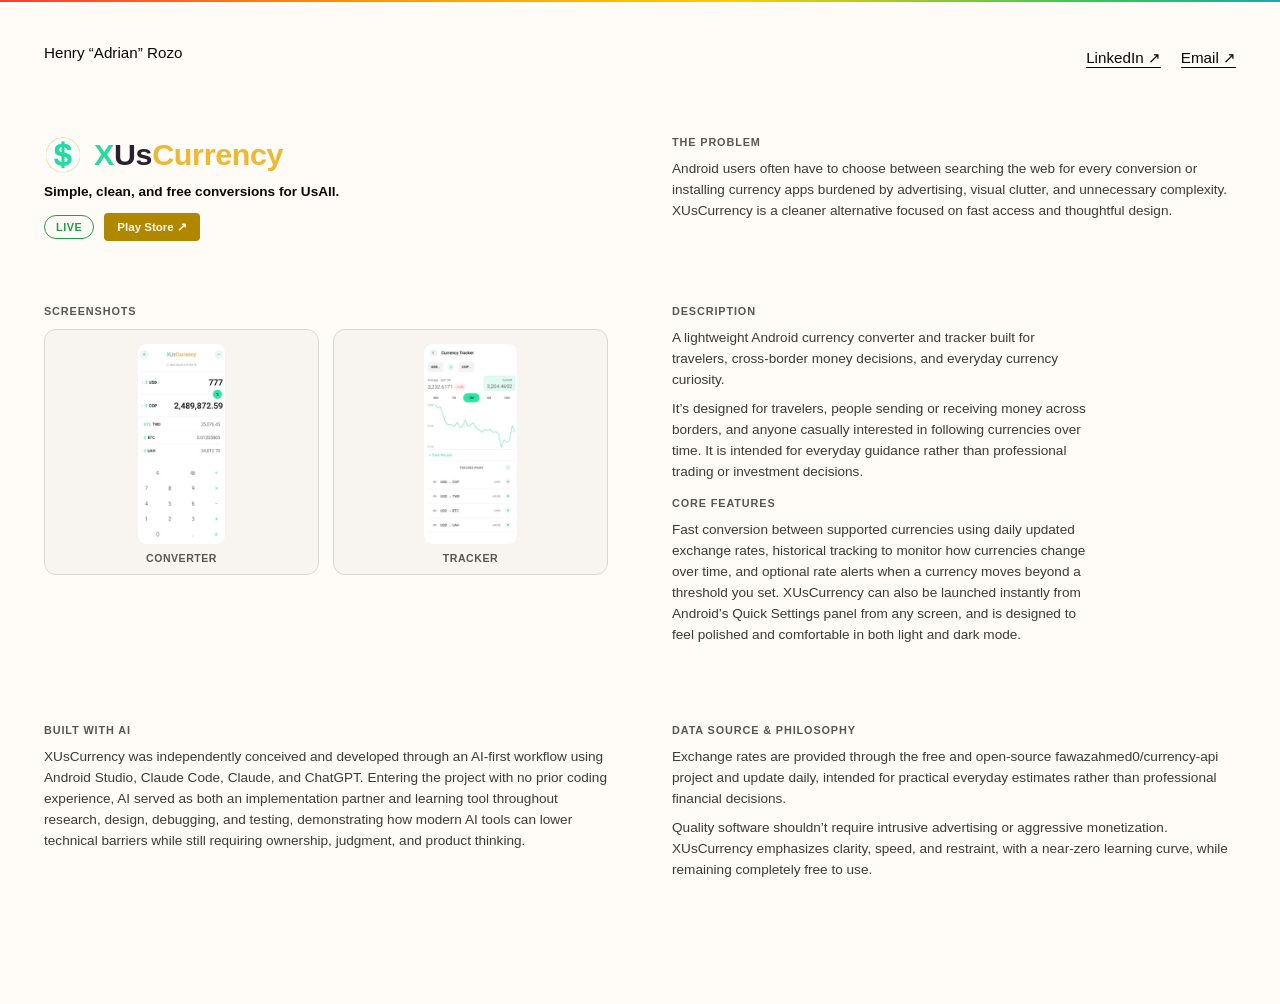
==== commit a5732423: "Match XUsCurrency's wordmark colors to the actual app icon Sampled directly from the icon: green #28" ====
--- a/xuscurrency/index.html
+++ b/xuscurrency/index.html
@@ -42,7 +42,7 @@
     <div style="grid-column: 1; grid-row: 1; padding: clamp(20px, 3vw, 32px) clamp(20px, 3vw, 32px) clamp(20px, 3vw, 32px) 0;">
       <div style="display: flex; align-items: center; gap: 12px;">
         <img src="/assets/xuscurrency-icon.png" alt="XUsCurrency icon" style="width: 38px; height: 38px; border-radius: 10px; flex-shrink: 0; object-fit: cover;">
-        <h1 style="font-size: clamp(1.4rem, 2.6vw, 1.9rem); margin: 0; letter-spacing: -0.01em; font-weight: 700;"><span style="color: #1E9E4A;">X</span><span style="color: #26232F;">Us</span><span style="color: #B08800;">Currency</span></h1>
+        <h1 style="font-size: clamp(1.4rem, 2.6vw, 1.9rem); margin: 0; letter-spacing: -0.01em; font-weight: 700;"><span style="color: #28DBA0;">X</span><span style="color: #26232F;">Us</span><span style="color: #EFB732;">Currency</span></h1>
       </div>
       <p style="font-weight: 600; font-size: 0.85rem; margin: 10px 0 0;">Simple, clean, and free conversions for UsAll.</p>
       <div style="display: flex; align-items: center; gap: 10px; flex-wrap: wrap; margin-top: 14px;">
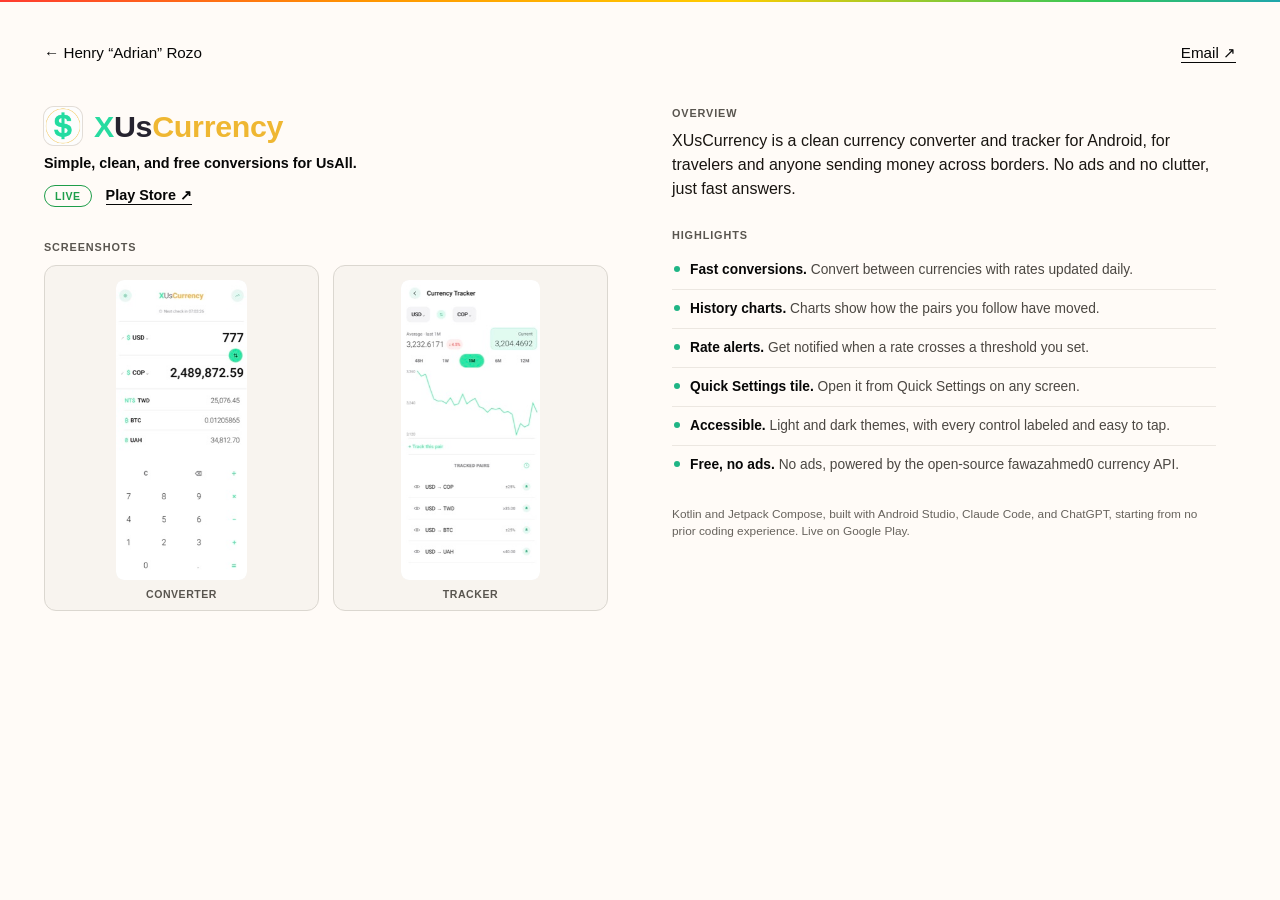
==== commit d280bc08: "Cut every case study to one screen, and add XUsMemories and XUsCalendar One shared template: header " ====
--- a/xuscurrency/index.html
+++ b/xuscurrency/index.html
@@ -3,20 +3,20 @@
 <head>
 <meta charset="utf-8">
 <meta name="viewport" content="width=device-width, initial-scale=1">
-<title>XUsCurrency &mdash; Henry &ldquo;Adrian&rdquo; Rozo</title>
-<meta name="description" content="Simple, clean, and free currency conversions for UsAll. A free Android currency converter and tracker built for travelers and everyday currency curiosity.">
+<title>XUsCurrency | Henry &ldquo;Adrian&rdquo; Rozo</title>
+<meta name="description" content="A clean, ad-free currency converter and tracker for Android. Daily rates, history charts, and optional rate alerts.">
 <link rel="canonical" href="https://www.adrianrozo.com/xuscurrency">
 <meta name="theme-color" content="#FDFBF7">
 <meta property="og:type" content="website">
 <meta property="og:url" content="https://www.adrianrozo.com/xuscurrency">
-<meta property="og:title" content="XUsCurrency — Henry “Adrian” Rozo">
-<meta property="og:description" content="Simple, clean, and free currency conversions for UsAll. A free Android currency converter and tracker built for travelers and everyday currency curiosity.">
+<meta property="og:title" content="XUsCurrency | Henry “Adrian” Rozo">
+<meta property="og:description" content="A clean, ad-free currency converter and tracker for Android. Daily rates, history charts, and optional rate alerts.">
 <meta property="og:image" content="https://www.adrianrozo.com/og.png">
 <meta property="og:image:width" content="1200">
 <meta property="og:image:height" content="630">
 <meta name="twitter:card" content="summary_large_image">
-<meta name="twitter:title" content="XUsCurrency — Henry “Adrian” Rozo">
-<meta name="twitter:description" content="Simple, clean, and free currency conversions for UsAll. A free Android currency converter and tracker built for travelers and everyday currency curiosity.">
+<meta name="twitter:title" content="XUsCurrency | Henry “Adrian” Rozo">
+<meta name="twitter:description" content="A clean, ad-free currency converter and tracker for Android. Daily rates, history charts, and optional rate alerts.">
 <meta name="twitter:image" content="https://www.adrianrozo.com/og.png">
 <link rel="icon" href="/favicon.svg" type="image/svg+xml">
 <link rel="icon" href="/favicon-32.png" sizes="32x32" type="image/png">
@@ -25,77 +25,65 @@
 </head>
 <body>
 
-<div style="background: oklch(99% 0.007 75); min-height: 100vh; color: oklch(13% 0 0); position: relative; box-sizing: border-box; padding: clamp(20px, 3.5vw, 44px);">
+<div style="background: oklch(99% 0.007 75); min-height: 100vh; color: oklch(13% 0 0); position: relative; box-sizing: border-box; padding: clamp(20px, 3.5vw, 44px); --case-accent: #1FB585;">
 
   <div class="rainbow-bar"></div>
 
   <nav style="display: flex; justify-content: space-between; align-items: flex-start;">
-    <a href="/" class="hover-55" style="font-weight: 500; font-size: 0.95rem; color: oklch(13% 0 0); white-space: nowrap;">Henry &ldquo;Adrian&rdquo; Rozo</a>
-    <div style="display: flex; align-items: center; gap: 20px; padding-top: 0.3em;">
-      <a href="https://www.linkedin.com/in/henryadrianrozo/" target="_blank" rel="noopener" class="hover-55" style="font-weight: 500; font-size: 0.95rem; color: oklch(13% 0 0); border-bottom: 1px solid oklch(13% 0 0); white-space: nowrap;">LinkedIn &#8599;</a>
-      <a href="mailto:henryadrianrozo@gmail.com" class="hover-55" style="font-weight: 500; font-size: 0.95rem; color: oklch(13% 0 0); border-bottom: 1px solid oklch(13% 0 0); white-space: nowrap;">Email &#8599;</a>
-    </div>
+    <a href="/" class="hover-55" style="font-weight: 500; font-size: 0.95rem; color: oklch(13% 0 0); white-space: nowrap;">&larr; Henry &ldquo;Adrian&rdquo; Rozo</a>
+    <a href="mailto:henryadrianrozo@gmail.com" class="hover-55" style="font-weight: 500; font-size: 0.95rem; color: oklch(13% 0 0); border-bottom: 1px solid oklch(13% 0 0); white-space: nowrap;">Email &#8599;</a>
   </nav>
 
-  <div style="margin-top: clamp(20px, 3vw, 36px); display: grid; grid-template-columns: 1fr 1fr;">
+  <main class="case-grid">
 
-    <div style="grid-column: 1; grid-row: 1; padding: clamp(20px, 3vw, 32px) clamp(20px, 3vw, 32px) clamp(20px, 3vw, 32px) 0;">
-      <div style="display: flex; align-items: center; gap: 12px;">
-        <img src="/assets/xuscurrency-icon.png" alt="XUsCurrency icon" style="width: 38px; height: 38px; border-radius: 10px; flex-shrink: 0; object-fit: cover;">
-        <h1 style="font-size: clamp(1.4rem, 2.6vw, 1.9rem); margin: 0; letter-spacing: -0.01em; font-weight: 700;"><span style="color: #28DBA0;">X</span><span style="color: #26232F;">Us</span><span style="color: #EFB732;">Currency</span></h1>
+    <div class="case-side">
+      <div class="case-title">
+        <img src="/assets/xuscurrency-icon.png" alt="" class="case-icon" width="38" height="38">
+        <h1><span style="color: #28DBA0;">X</span><span style="color: #26232F;">Us</span><span style="color: #EFB732;">Currency</span></h1>
       </div>
-      <p style="font-weight: 600; font-size: 0.85rem; margin: 10px 0 0;">Simple, clean, and free conversions for UsAll.</p>
-      <div style="display: flex; align-items: center; gap: 10px; flex-wrap: wrap; margin-top: 14px;">
-        <div style="display: inline-block; padding: 5px 11px; border: 1px solid #1E9E4A; border-radius: 999px; font-size: 0.68rem; font-weight: 600; letter-spacing: 0.05em; text-transform: uppercase; color: #1E9E4A;">Live</div>
-        <a href="https://play.google.com/store/apps/details?id=com.xusall.currency" target="_blank" rel="noopener" class="hover-85" style="display: inline-block; padding: 7px 13px; background: #B08800; color: oklch(98% 0.014 75); font-weight: 600; font-size: 0.72rem; border-radius: 4px;">Play Store &#8599;</a>
+      <p class="case-tagline">Simple, clean, and free conversions for UsAll.</p>
+      <div class="case-actions">
+        <span class="case-pill">Live</span>
+        <a href="https://play.google.com/store/apps/details?id=com.xusall.currency" target="_blank" rel="noopener" class="case-visit">Play Store &#8599;</a>
       </div>
+
+      <section class="case-shots">
+        <h2 class="case-label">Screenshots</h2>
+        <div class="shots-grid">
+          <button type="button" class="shot" data-full="/assets/screenshots/converter-full.jpg" aria-label="View full-resolution screenshot: Converter">
+            <img class="shot-img" src="/assets/screenshots/converter-thumb.jpg" alt="XUsCurrency converter screen, converting US dollars to Colombian pesos with a keypad and tracked currencies below" width="209" height="480" loading="lazy" decoding="async">
+            <span class="shot-caption">Converter</span>
+          </button>
+          <button type="button" class="shot" data-full="/assets/screenshots/tracker-full.jpg" aria-label="View full-resolution screenshot: Tracker">
+            <img class="shot-img" src="/assets/screenshots/tracker-thumb.jpg" alt="XUsCurrency tracker screen, a one month rate chart for US dollars to Colombian pesos above a list of tracked pairs with alert thresholds" width="222" height="480" loading="lazy" decoding="async">
+            <span class="shot-caption">Tracker</span>
+          </button>
+        </div>
+      </section>
     </div>
 
-    <div style="grid-column: 2; grid-row: 1; padding: clamp(20px, 3vw, 32px) 0 clamp(20px, 3vw, 32px) clamp(20px, 3vw, 32px);">
-      <h2 class="case-label">The Problem</h2>
-      <p style="font-size: 0.85rem; color: oklch(35% 0.01 75); line-height: 1.55; margin: 10px 0 0;">Android users often have to choose between searching the web for every conversion or installing currency apps burdened by advertising, visual clutter, and unnecessary complexity. XUsCurrency is a cleaner alternative focused on fast access and thoughtful design.</p>
+    <div class="case-about">
+      <section>
+        <h2 class="case-label">Overview</h2>
+        <p class="case-overview">XUsCurrency is a clean currency converter and tracker for Android, for travelers and anyone sending money across borders. No ads and no clutter, just fast answers.</p>
+      </section>
+
+      <section class="case-highlights">
+        <h2 class="case-label">Highlights</h2>
+        <ul class="case-bullets">
+          <li><strong>Fast conversions.</strong> Convert between currencies with rates updated daily.</li>
+          <li><strong>History charts.</strong> Charts show how the pairs you follow have moved.</li>
+          <li><strong>Rate alerts.</strong> Get notified when a rate crosses a threshold you set.</li>
+          <li><strong>Quick Settings tile.</strong> Open it from Quick Settings on any screen.</li>
+          <li><strong>Accessible.</strong> Light and dark themes, with every control labeled and easy to tap.</li>
+          <li><strong>Free, no ads.</strong> No ads, powered by the open-source fawazahmed0 currency API.</li>
+        </ul>
+      </section>
+
+      <p class="case-built">Kotlin and Jetpack Compose, built with Android Studio, Claude Code, and ChatGPT, starting from no prior coding experience. Live on Google Play.</p>
     </div>
 
-    <div style="grid-column: 1; grid-row: 2; padding: clamp(20px, 3vw, 32px) clamp(20px, 3vw, 32px) clamp(20px, 3vw, 32px) 0;">
-      <h2 class="case-label">Screenshots</h2>
-      <div class="shots-grid" style="margin-top: 12px;">
-        <button type="button" class="shot" data-full="/assets/screenshots/converter-full.jpg" aria-label="View full-resolution screenshot: Converter">
-          <img class="shot-img" src="/assets/screenshots/converter-thumb.jpg" alt="XUsCurrency converter screen, converting US dollars to Colombian pesos with a keypad and tracked currencies below" width="209" height="480" loading="lazy" decoding="async">
-          <span class="shot-caption">Converter</span>
-        </button>
-        <button type="button" class="shot" data-full="/assets/screenshots/tracker-full.jpg" aria-label="View full-resolution screenshot: Currency Tracker">
-          <img class="shot-img" src="/assets/screenshots/tracker-thumb.jpg" alt="XUsCurrency tracker screen, a one month rate chart for US dollars to Colombian pesos above a list of tracked pairs with alert thresholds" width="222" height="480" loading="lazy" decoding="async">
-          <span class="shot-caption">Tracker</span>
-        </button>
-      </div>
-    </div>
-
-    <div style="grid-column: 2; grid-row: 2; padding: clamp(20px, 3vw, 32px) 0 clamp(20px, 3vw, 32px) clamp(20px, 3vw, 32px); height: 100%; box-sizing: border-box; display: grid; grid-template-rows: 1fr 1fr;">
-      <div style="display: flex; flex-direction: column; align-items: flex-start; justify-content: center; text-align: left; max-width: 420px;">
-        <h2 class="case-label">Description</h2>
-        <p style="font-size: 0.85rem; color: oklch(35% 0.01 75); line-height: 1.55; margin: 10px 0 0;">A lightweight Android currency converter and tracker built for travelers, cross-border money decisions, and everyday currency curiosity.</p>
-        <p style="font-size: 0.85rem; color: oklch(35% 0.01 75); line-height: 1.55; margin: 8px 0 0;">It&rsquo;s designed for travelers, people sending or receiving money across borders, and anyone casually interested in following currencies over time. It is intended for everyday guidance rather than professional trading or investment decisions.</p>
-      </div>
-      <div style="display: flex; flex-direction: column; align-items: flex-start; justify-content: center; text-align: left; max-width: 420px;">
-        <h2 class="case-label">Core Features</h2>
-        <p style="font-size: 0.85rem; color: oklch(35% 0.01 75); line-height: 1.55; margin: 10px 0 0;">Fast conversion between supported currencies using daily updated exchange rates, historical tracking to monitor how currencies change over time, and optional rate alerts when a currency moves beyond a threshold you set. XUsCurrency can also be launched instantly from Android&rsquo;s Quick Settings panel from any screen, and is designed to feel polished and comfortable in both light and dark mode.</p>
-      </div>
-    </div>
-
-    <div style="grid-column: 1; grid-row: 3; padding: clamp(20px, 3vw, 32px) clamp(20px, 3vw, 32px) clamp(20px, 3vw, 32px) 0;">
-      <h2 class="case-label">Built with AI</h2>
-      <p style="font-size: 0.85rem; color: oklch(35% 0.01 75); line-height: 1.55; margin: 10px 0 0;">XUsCurrency was independently conceived and developed through an AI-first workflow using Android Studio, Claude Code, Claude, and ChatGPT. Entering the project with no prior coding experience, AI served as both an implementation partner and learning tool throughout research, design, debugging, and testing, demonstrating how modern AI tools can lower technical barriers while still requiring ownership, judgment, and product thinking.</p>
-    </div>
-
-    <div style="grid-column: 2; grid-row: 3; padding: clamp(20px, 3vw, 32px) 0 clamp(20px, 3vw, 32px) clamp(20px, 3vw, 32px);">
-      <h2 class="case-label">Data Source &amp; Philosophy</h2>
-      <p style="font-size: 0.85rem; color: oklch(35% 0.01 75); line-height: 1.55; margin: 10px 0 0;">Exchange rates are provided through the free and open-source fawazahmed0/currency-api project and update daily, intended for practical everyday estimates rather than professional financial decisions.</p>
-      <p style="font-size: 0.85rem; color: oklch(35% 0.01 75); line-height: 1.55; margin: 8px 0 0;">Quality software shouldn&rsquo;t require intrusive advertising or aggressive monetization. XUsCurrency emphasizes clarity, speed, and restraint, with a near-zero learning curve, while remaining completely free to use.</p>
-    </div>
-
-  </div>
-
-  <div style="padding-bottom: clamp(28px, 4vw, 48px);"></div>
+  </main>
 
 </div>
 
--- a/styles.css
+++ b/styles.css
@@ -126,7 +126,7 @@
 .lightbox-close:hover { opacity: 0.85; }
 
 /* ---------- homepage project list ---------- */
-/* Six projects in the space one used to take, so the page can still be a
+/* Seven projects in the space one used to take, so the page can still be a
    single screen with no scrolling. Each row is name, one line, and links. */
 
 .project-list {
@@ -193,10 +193,15 @@
   opacity: 0.55;
 }
 
+/* Visit and store links: the same bold underline as View Project, one step
+   heavier, so the way out to the real thing is the strongest link in a row. */
 .project-live {
-  font-weight: 500;
+  font-weight: 700;
   font-size: clamp(0.72rem, 0.88vw, 0.8rem);
-  color: oklch(45% 0.01 75);
+  color: oklch(13% 0 0);
+  border-bottom: 1px solid oklch(13% 0 0);
+  padding-bottom: 1px;
+  transition: opacity 0.18s ease;
 }
 
 /* Not a link: there is nowhere to send anyone yet. */
@@ -429,3 +434,162 @@
     left: 0;
   }
 }
+
+/* ---------- case study template ---------- */
+/* One screen per project. The left column is who it is and what it looks
+   like, the right column is what it does. The right column is meant to end
+   near the bottom of the screenshots, so the copy is kept to an overview and
+   six short highlights rather than essays. */
+
+.case-grid {
+  display: grid;
+  grid-template-columns: minmax(0, 1fr) minmax(0, 1fr);
+  gap: 0 clamp(28px, 5vw, 72px);
+  align-items: start;
+  margin-top: clamp(24px, 3.5vw, 44px);
+  padding-bottom: clamp(28px, 4vw, 48px);
+}
+
+.case-title {
+  display: flex;
+  align-items: center;
+  gap: 12px;
+}
+
+.case-icon {
+  width: 38px;
+  height: 38px;
+  border-radius: 10px;
+  flex-shrink: 0;
+  object-fit: cover;
+  box-shadow: 0 0 0 1px oklch(90% 0.01 75);
+}
+
+.case-title h1 {
+  font-size: clamp(1.4rem, 2.6vw, 1.9rem);
+  margin: 0;
+  letter-spacing: -0.01em;
+  font-weight: 700;
+}
+
+.case-tagline {
+  font-weight: 600;
+  font-size: 0.9rem;
+  margin: 10px 0 0;
+}
+
+.case-actions {
+  display: flex;
+  align-items: center;
+  gap: 14px;
+  flex-wrap: wrap;
+  margin-top: 14px;
+}
+
+.case-pill {
+  display: inline-block;
+  padding: 4px 10px;
+  border: 1px solid #1E9E4A;
+  border-radius: 999px;
+  font-size: 0.66rem;
+  font-weight: 600;
+  letter-spacing: 0.05em;
+  text-transform: uppercase;
+  color: #1E9E4A;
+}
+
+/* The one call to action on the page, styled like the homepage's links
+   rather than a colored button. */
+.case-visit {
+  font-weight: 700;
+  font-size: 0.9rem;
+  color: oklch(13% 0 0);
+  border-bottom: 1.5px solid oklch(13% 0 0);
+  padding-bottom: 1px;
+  transition: opacity 0.18s ease;
+}
+
+.case-visit:hover { opacity: 0.55; }
+
+.case-shots {
+  margin-top: clamp(24px, 3vw, 34px);
+}
+
+.case-shots .shots-grid {
+  margin-top: 12px;
+}
+
+.case-overview {
+  font-size: 1rem;
+  line-height: 1.5;
+  color: oklch(20% 0.01 75);
+  margin: 10px 0 0;
+  max-width: 34em;
+}
+
+.case-highlights {
+  margin-top: clamp(20px, 2.6vw, 28px);
+}
+
+.case-bullets {
+  list-style: none;
+  margin: 10px 0 0;
+  padding: 0;
+  max-width: 34em;
+}
+
+.case-bullets li {
+  position: relative;
+  padding: 9px 0 9px 18px;
+  border-bottom: 1px solid oklch(93% 0.01 75);
+  font-size: 0.86rem;
+  line-height: 1.45;
+  color: oklch(40% 0.01 75);
+}
+
+.case-bullets li:last-child { border-bottom: 0; }
+
+.case-bullets li::before {
+  content: '';
+  position: absolute;
+  left: 2px;
+  top: calc(9px + 0.45em);
+  width: 6px;
+  height: 6px;
+  border-radius: 50%;
+  background: var(--case-accent, oklch(45% 0.01 75));
+}
+
+.case-bullets strong {
+  font-weight: 700;
+  color: oklch(13% 0 0);
+}
+
+.case-built {
+  margin: clamp(16px, 2vw, 22px) 0 0;
+  font-size: 0.74rem;
+  line-height: 1.5;
+  color: oklch(50% 0.01 75);
+  max-width: 46em;
+}
+
+@media (max-width: 800px) {
+  .case-grid {
+    grid-template-columns: minmax(0, 1fr);
+  }
+
+  .case-about {
+    margin-top: 36px;
+  }
+}
+
+/* LinkedIn sits under the résumé it backs up rather than in the nav. */
+.experience-more {
+  padding-top: clamp(8px, 1.2vw, 14px);
+}
+
+/* Phone screenshots are tall and narrow, so give them more height here than
+   the shared 200px cap; wide web screenshots are limited by width anyway. */
+.case-shots .shot-img {
+  max-height: 300px;
+}
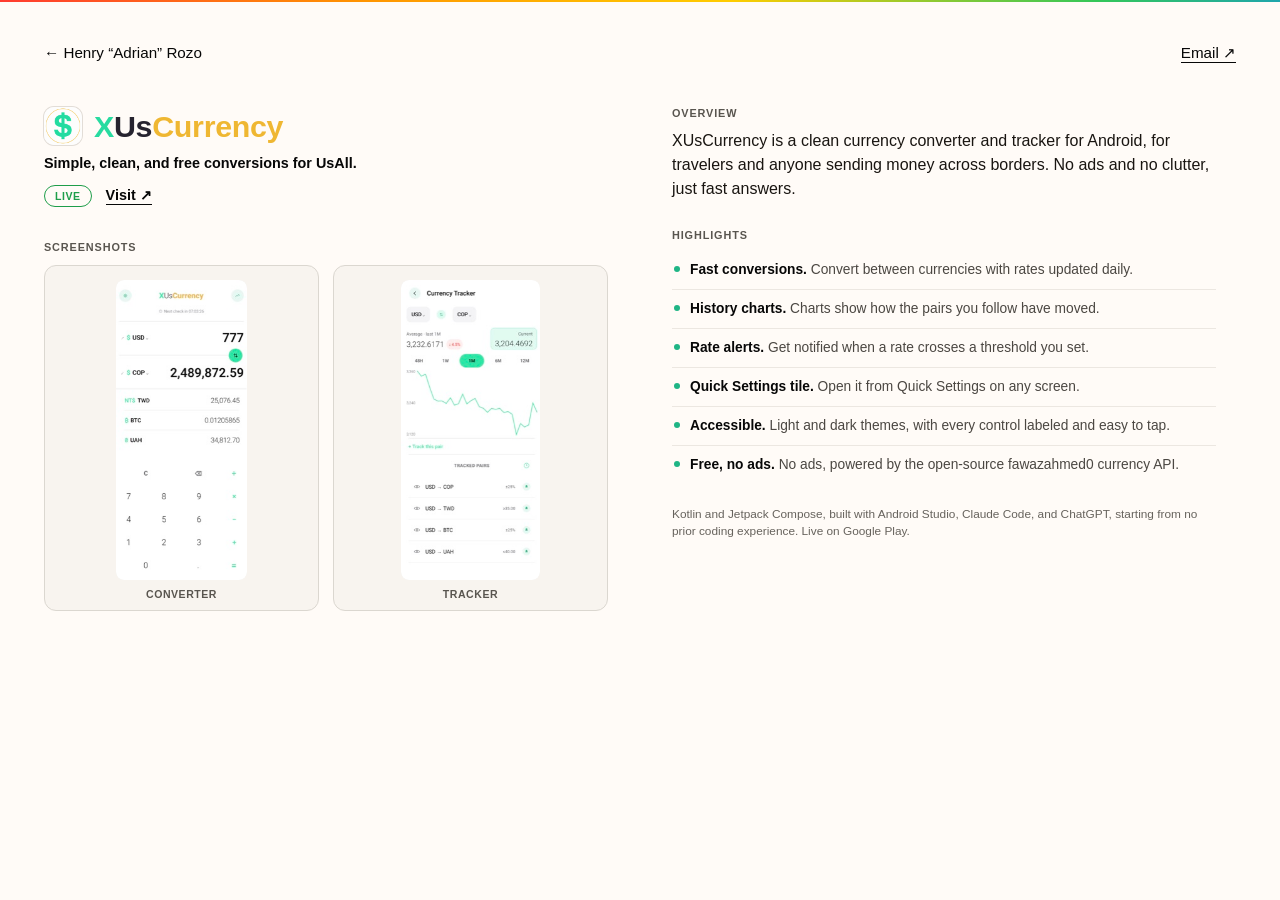
==== commit e06650c7: "Make every project link Visit, quiet the case-study link, and give XUsMemories a solid orange X view" ====
--- a/xuscurrency/index.html
+++ b/xuscurrency/index.html
@@ -44,7 +44,7 @@
       <p class="case-tagline">Simple, clean, and free conversions for UsAll.</p>
       <div class="case-actions">
         <span class="case-pill">Live</span>
-        <a href="https://play.google.com/store/apps/details?id=com.xusall.currency" target="_blank" rel="noopener" class="case-visit">Play Store &#8599;</a>
+        <a href="https://play.google.com/store/apps/details?id=com.xusall.currency" target="_blank" rel="noopener" class="case-visit">Visit &#8599;</a>
       </div>
 
       <section class="case-shots">
--- a/styles.css
+++ b/styles.css
@@ -180,21 +180,25 @@
   white-space: nowrap;
 }
 
+/* Secondary: the case study is there for anyone curious, but the row's one
+   strong link is Visit. Underline only on hover so each row has a single
+   underlined link at rest. */
 .project-view {
-  font-weight: 600;
+  font-weight: 500;
   font-size: clamp(0.72rem, 0.88vw, 0.8rem);
-  color: oklch(13% 0 0);
-  border-bottom: 1px solid oklch(13% 0 0);
+  color: oklch(45% 0.01 75);
+  border-bottom: 1px solid transparent;
   padding-bottom: 1px;
-  transition: opacity 0.18s ease;
-}
-
-.project-view:hover {
-  opacity: 0.55;
-}
-
-/* Visit and store links: the same bold underline as View Project, one step
-   heavier, so the way out to the real thing is the strongest link in a row. */
+  transition: border-color 0.18s ease, color 0.18s ease;
+}
+
+.project-view:hover,
+.project-view:focus-visible {
+  color: oklch(30% 0.01 75);
+  border-bottom-color: currentColor;
+}
+
+/* Visit: the strongest link in every row, the same on each project. */
 .project-live {
   font-weight: 700;
   font-size: clamp(0.72rem, 0.88vw, 0.8rem);
